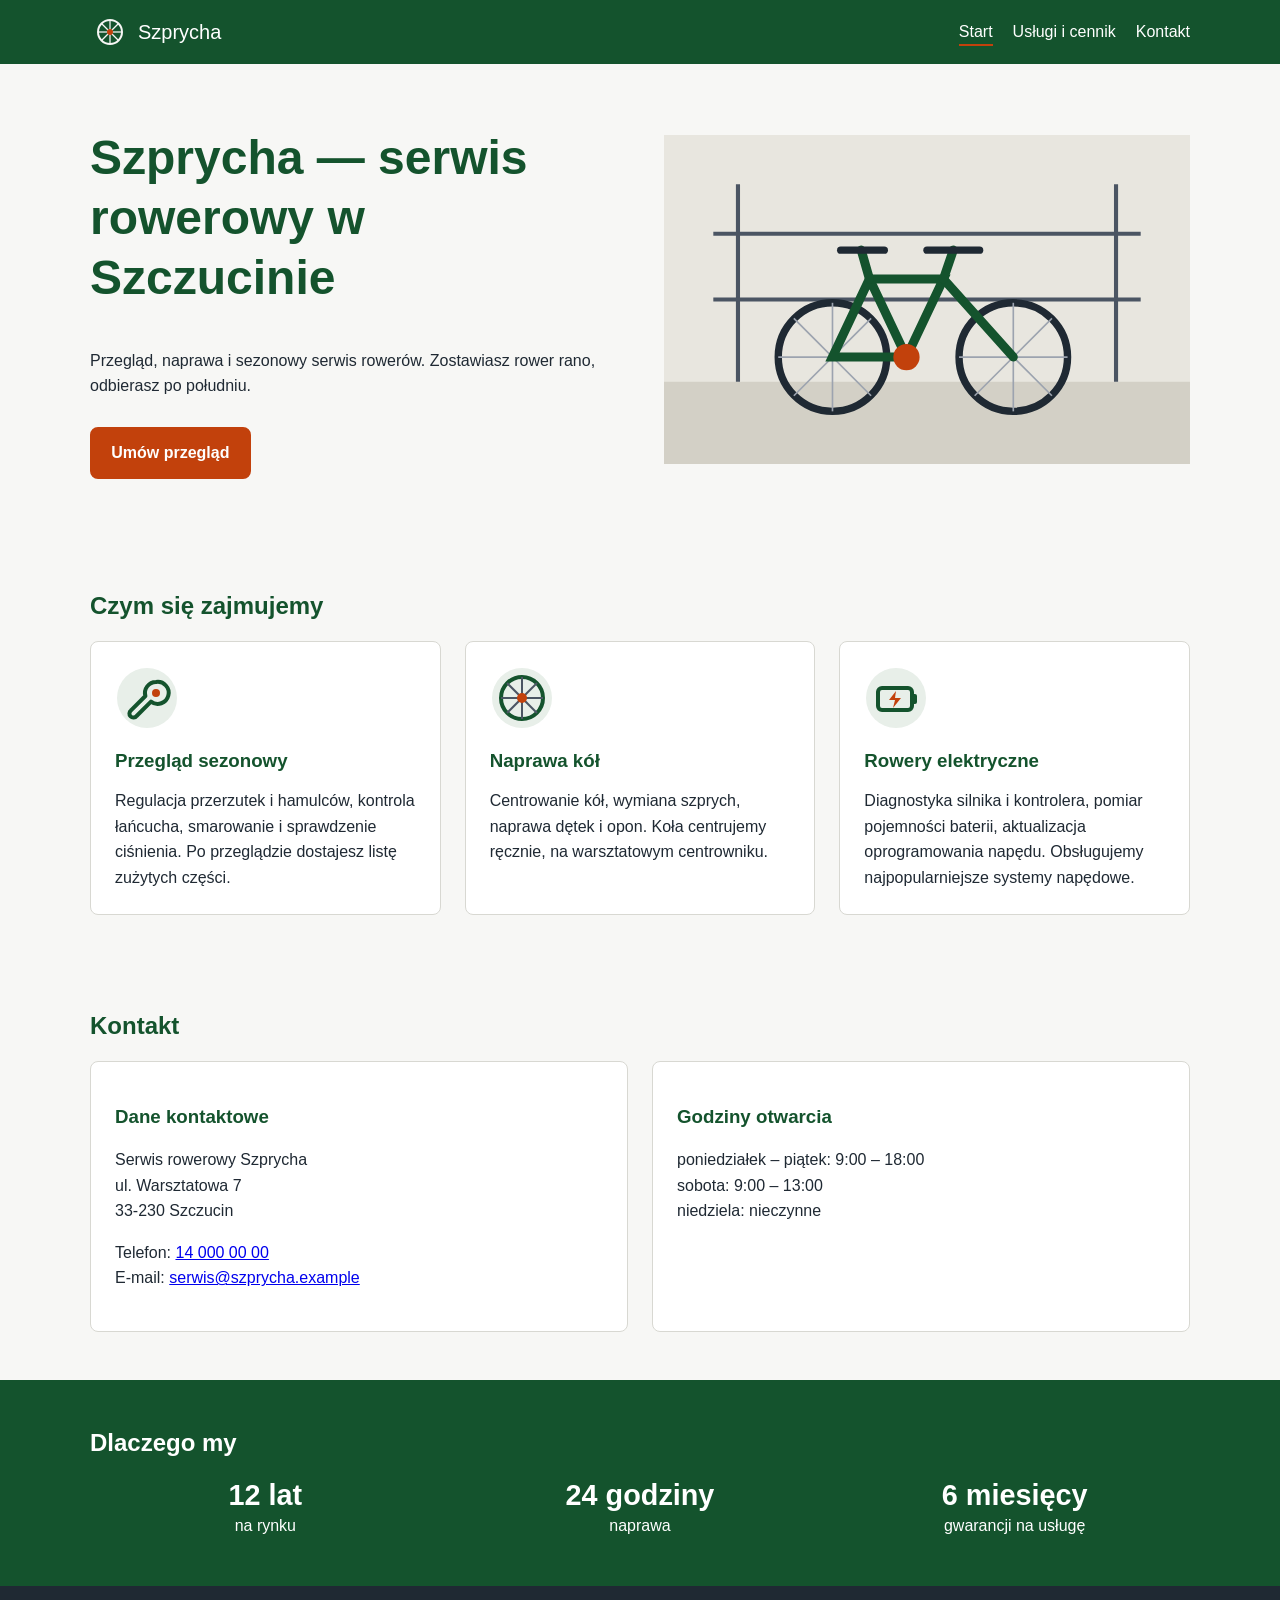
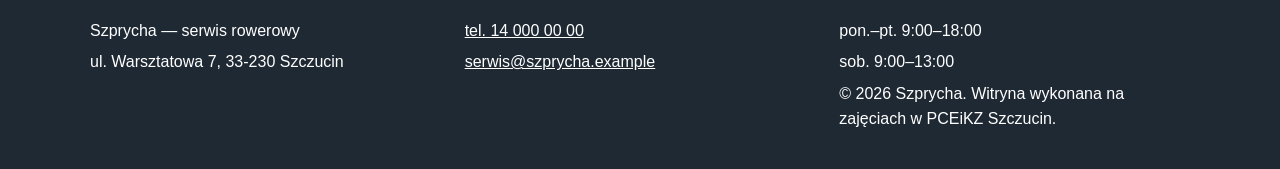
==== index.html @ 05c7728e "Add files via upload" ====
<!DOCTYPE html>
<html lang="pl">
<head>
  <meta charset="UTF-8">
  <meta name="viewport" content="width=device-width, initial-scale=1.0">
  <title>Szprycha — serwis rowerowy w Szczucinie</title>
  <meta name="description" content="Serwis rowerowy Szprycha w Szczucinie: przeglądy, naprawa kół, serwis rowerów elektrycznych.">
  <link rel="stylesheet" href="css/style.css">
  <link rel="icon" href="img/favicon.ico" type="image/x-icon">
</head>
<body>
  <a class="pomin-nawigacje" href="#tresc">Przejdź do treści</a>

  <header class="naglowek">
    <div class="kontener naglowek__pas">
      <a class="logo" href="index.html">
        <img src="img/logo.svg" alt="Szprycha — serwis rowerowy" width="40" height="40">
        <span>Szprycha</span>
      </a>
      <nav aria-label="Menu główne">
        <ul class="menu">
          <li><a class="menu__link menu__link--aktywny" href="index.html" aria-current="page">Start</a></li>
          <li><a class="menu__link" href="uslugi.html">Usługi i cennik</a></li>
          <li><a class="menu__link" href="kontakt.html">Kontakt</a></li>
        </ul>
      </nav>
    </div>
  </header>

  <main id="tresc">
    <section class="hero">
      <div class="kontener hero__pas">
        <div>
          <h1>Szprycha — serwis rowerowy w Szczucinie</h1>
          <p>Przegląd, naprawa i sezonowy serwis rowerów. Zostawiasz rower rano, odbierasz po południu.</p>
          <a class="przycisk" href="#kontakt">Umów przegląd</a>
        </div>
        <div>
          <img src="img/hero.svg" alt="Rower oparty o ścianę warsztatu" width="600" height="400">
        </div>
      </div>
    </section>

    <section class="sekcja">
      <div class="kontener">
        <h2>Czym się zajmujemy</h2>
        <div class="uslugi">
          <article class="karta">
            <img src="img/ikona-przeglad.svg" alt="Ikona klucza" width="64" height="64">
            <h3>Przegląd sezonowy</h3>
            <p>Regulacja przerzutek i hamulców, kontrola łańcucha, smarowanie i sprawdzenie ciśnienia. Po przeglądzie dostajesz listę zużytych części.</p>
          </article>
          <article class="karta">
            <img src="img/ikona-kola.svg" alt="Ikona koła rowerowego" width="64" height="64">
            <h3>Naprawa kół</h3>
            <p>Centrowanie kół, wymiana szprych, naprawa dętek i opon. Koła centrujemy ręcznie, na warsztatowym centrowniku.</p>
          </article>
          <article class="karta">
            <img src="img/ikona-elektryczne.svg" alt="Ikona baterii" width="64" height="64">
            <h3>Rowery elektryczne</h3>
            <p>Diagnostyka silnika i kontrolera, pomiar pojemności baterii, aktualizacja oprogramowania napędu. Obsługujemy najpopularniejsze systemy napędowe.</p>
          </article>
        </div>
      </div>
    </section>

    <section class="sekcja" id="kontakt">
      <div class="kontener">
        <h2>Kontakt</h2>
        <div class="kontakt__siatka">
          <section>
            <h3>Dane kontaktowe</h3>
            <p>Serwis rowerowy Szprycha<br>ul. Warsztatowa 7<br>33-230 Szczucin</p>
            <p>Telefon: <a href="tel:+48140000000">14 000 00 00</a><br>
            E-mail: <a href="mailto:serwis@szprycha.example">serwis@szprycha.example</a></p>
          </section>
          <section>
            <h3>Godziny otwarcia</h3>
            <p>poniedziałek – piątek: 9:00 – 18:00<br>
            sobota: 9:00 – 13:00<br>
            niedziela: nieczynne</p>
          </section>
        </div>
      </div>
    </section>

    <section class="dlaczego">
      <div class="kontener">
        <h2>Dlaczego my</h2>
        <div class="dlaczego__siatka">
          <div><strong>12 lat</strong><span>na rynku</span></div>
          <div><strong>24 godziny</strong><span>naprawa</span></div>
          <div><strong>6 miesięcy</strong><span>gwarancji na usługę</span></div>
        </div>
      </div>
    </section>
  </main>

  <footer class="stopka">
    <div class="kontener stopka__siatka">
      <div>
        <p>Szprycha — serwis rowerowy</p>
        <p>ul. Warsztatowa 7, 33-230 Szczucin</p>
      </div>
      <div>
        <p><a href="tel:+48140000000">tel. 14 000 00 00</a></p>
        <p><a href="mailto:serwis@szprycha.example">serwis@szprycha.example</a></p>
      </div>
      <div>
        <p>pon.–pt. 9:00–18:00</p>
        <p>sob. 9:00–13:00</p>
        <p>© 2026 Szprycha. Witryna wykonana na zajęciach w PCEiKZ Szczucin.</p>
      </div>
    </div>
  </footer>
</body>
</html>
---- css/style.css ----
/* Szprycha — serwis rowerowy | klasa 4TI */
:root {
  --kolor-glowny: #14532d;
  --kolor-akcent: #c2410c;
  --kolor-tlo: #f7f7f5;
  --kolor-tekst: #1f2933;
  --kolor-tekst-pomocniczy: #4b5563;
  --kolor-obramowanie: #d8d8d2;
  --kolor-bialy: #fff;

  --czcionka-naglowki: "Segoe UI Semibold", "Segoe UI", Tahoma, Arial, sans-serif;
  --czcionka-tekst: "Segoe UI", Tahoma, Arial, sans-serif;

  --szerokosc-kontenera: 1100px;
  --odstep: 1.5rem;
  --zaokraglenie: 8px;
}

* { box-sizing: border-box; }

body {
  margin: 0;
  background: var(--kolor-tlo);
  color: var(--kolor-tekst);
  font-family: var(--czcionka-tekst);
  font-size: 1rem;
  line-height: 1.6;
}

h1, h2, h3 {
  font-family: var(--czcionka-naglowki);
  color: var(--kolor-glowny);
  line-height: 1.25;
}

h1 { margin-top: 0; }
h2 { margin-top: 0; }

img { max-width: 100%; height: auto; }

.kontener {
  width: min(100% - 2 * var(--odstep), var(--szerokosc-kontenera));
  margin-inline: auto;
}

a:focus-visible,
button:focus-visible,
input:focus-visible,
select:focus-visible,
textarea:focus-visible {
  outline: 3px solid var(--kolor-akcent);
  outline-offset: 2px;
}

.pomin-nawigacje {
  position: absolute;
  left: -9999px;
}
.pomin-nawigacje:focus {
  position: static;
  display: inline-block;
  padding: 0.5rem 1rem;
  background: var(--kolor-akcent);
  color: var(--kolor-bialy);
}

.naglowek {
  background: var(--kolor-glowny);
  color: var(--kolor-bialy);
}

.naglowek__pas {
  display: flex;
  flex-wrap: wrap;
  align-items: center;
  justify-content: space-between;
  gap: 1rem;
  padding-block: 0.75rem;
}

.logo {
  display: inline-flex;
  align-items: center;
  gap: 0.5rem;
  color: var(--kolor-bialy);
  font-family: var(--czcionka-naglowki);
  font-size: 1.25rem;
  text-decoration: none;
}

.menu {
  display: flex;
  flex-wrap: wrap;
  gap: 0.25rem 1.25rem;
  margin: 0;
  padding: 0;
  list-style: none;
}

.menu__link {
  color: var(--kolor-bialy);
  text-decoration: none;
  padding-block: 0.25rem;
  border-bottom: 2px solid transparent;
}
.menu__link:hover { border-bottom-color: var(--kolor-bialy); }
.menu__link--aktywny { border-bottom-color: var(--kolor-akcent); }

.hero {
  padding-block: 4rem;
}

.hero__pas {
  display: grid;
  grid-template-columns: 1fr 1fr;
  align-items: center;
  gap: 3rem;
}

.hero h1 {
  font-size: clamp(2rem, 5vw, 3rem);
}

.hero__pas > div:last-child {
  text-align: center;
}

.przycisk {
  display: inline-block;
  margin-top: 0.75rem;
  padding: 0.7rem 1.2rem;
  border: 2px solid var(--kolor-akcent);
  border-radius: var(--zaokraglenie);
  background: var(--kolor-akcent);
  color: var(--kolor-bialy);
  font-weight: 700;
  text-decoration: none;
  cursor: pointer;
}

.przycisk:hover {
  text-decoration: underline;
}

.sekcja {
  padding-block: 3rem;
}

.uslugi {
  display: grid;
  grid-template-columns: repeat(3, 1fr);
  gap: var(--odstep);
}

.uslugi-dodatkowe__siatka {
  display: grid;
  grid-template-columns: repeat(4, 1fr);
  gap: var(--odstep);
}

.karta {
  padding: 1.5rem;
  background: var(--kolor-bialy);
  border: 1px solid var(--kolor-obramowanie);
  border-radius: var(--zaokraglenie);
}

.karta img {
  display: block;
  width: 64px;
  height: 64px;
  margin-bottom: 1rem;
}

.karta h3 {
  margin-bottom: 0.5rem;
}

.karta p {
  margin-bottom: 0;
}

.dlaczego {
  padding-block: 3rem;
  background: var(--kolor-glowny);
  color: var(--kolor-bialy);
}

.dlaczego h2 {
  color: var(--kolor-bialy);
}

.dlaczego__siatka {
  display: grid;
  grid-template-columns: repeat(3, 1fr);
  gap: var(--odstep);
  text-align: center;
}

.dlaczego__siatka div {
  display: flex;
  flex-direction: column;
}

.dlaczego strong {
  font-size: 1.8rem;
  line-height: 1.2;
}

.cennik {
  overflow-x: auto;
}

.cennik table {
  width: 100%;
  border-collapse: collapse;
  background: var(--kolor-bialy);
}

.cennik caption {
  margin-bottom: 0.75rem;
  color: var(--kolor-tekst-pomocniczy);
  font-weight: 700;
  text-align: left;
}

.cennik th,
.cennik td {
  padding: 0.75rem;
  border: 1px solid var(--kolor-obramowanie);
  text-align: left;
}

.cennik th {
  background: var(--kolor-glowny);
  color: var(--kolor-bialy);
}

.cennik tbody tr:nth-child(even) {
  background: var(--kolor-tlo);
}

.cennik th:last-child,
.cennik td:last-child {
  text-align: right;
  white-space: nowrap;
}

.kroki {
  padding-left: 1.5rem;
}

.kroki li + li {
  margin-top: 0.75rem;
}

.kontakt__siatka {
  display: grid;
  grid-template-columns: repeat(2, 1fr);
  gap: var(--odstep);
}

.kontakt__siatka > section {
  padding: 1.5rem;
  background: var(--kolor-bialy);
  border: 1px solid var(--kolor-obramowanie);
  border-radius: var(--zaokraglenie);
}

.formularz {
  max-width: 800px;
}

.formularz form {
  display: grid;
  gap: 1rem;
}

.pole {
  display: grid;
  gap: 0.35rem;
}

.pole label {
  font-weight: 700;
}

.pole input,
.pole select,
.pole textarea {
  width: 100%;
  padding: 0.65rem;
  border: 1px solid var(--kolor-obramowanie);
  border-radius: var(--zaokraglenie);
  background: var(--kolor-bialy);
  color: var(--kolor-tekst);
  font: inherit;
}

.pole textarea {
  resize: vertical;
}

.formularz .przycisk {
  justify-self: start;
  font: inherit;
}

.stopka {
  padding-block: 2rem;
  background: var(--kolor-tekst);
  color: var(--kolor-bialy);
}

.stopka__siatka {
  display: grid;
  grid-template-columns: repeat(3, 1fr);
  gap: var(--odstep);
}

.stopka p {
  margin: 0 0 0.35rem;
}

.stopka a {
  color: var(--kolor-bialy);
}

@media (max-width: 720px) {
  :root {
    --odstep: 1rem;
  }

  .hero {
    padding-block: 2rem;
  }

  .hero__pas,
  .uslugi,
  .uslugi-dodatkowe__siatka,
  .dlaczego__siatka,
  .kontakt__siatka,
  .stopka__siatka {
    grid-template-columns: 1fr;
  }

  .hero__pas {
    gap: 2rem;
  }

  .sekcja,
  .dlaczego {
    padding-block: 2rem;
  }

  .naglowek__pas {
    align-items: flex-start;
  }

  .cennik th,
  .cennik td {
    padding: 0.5rem;
  }
}
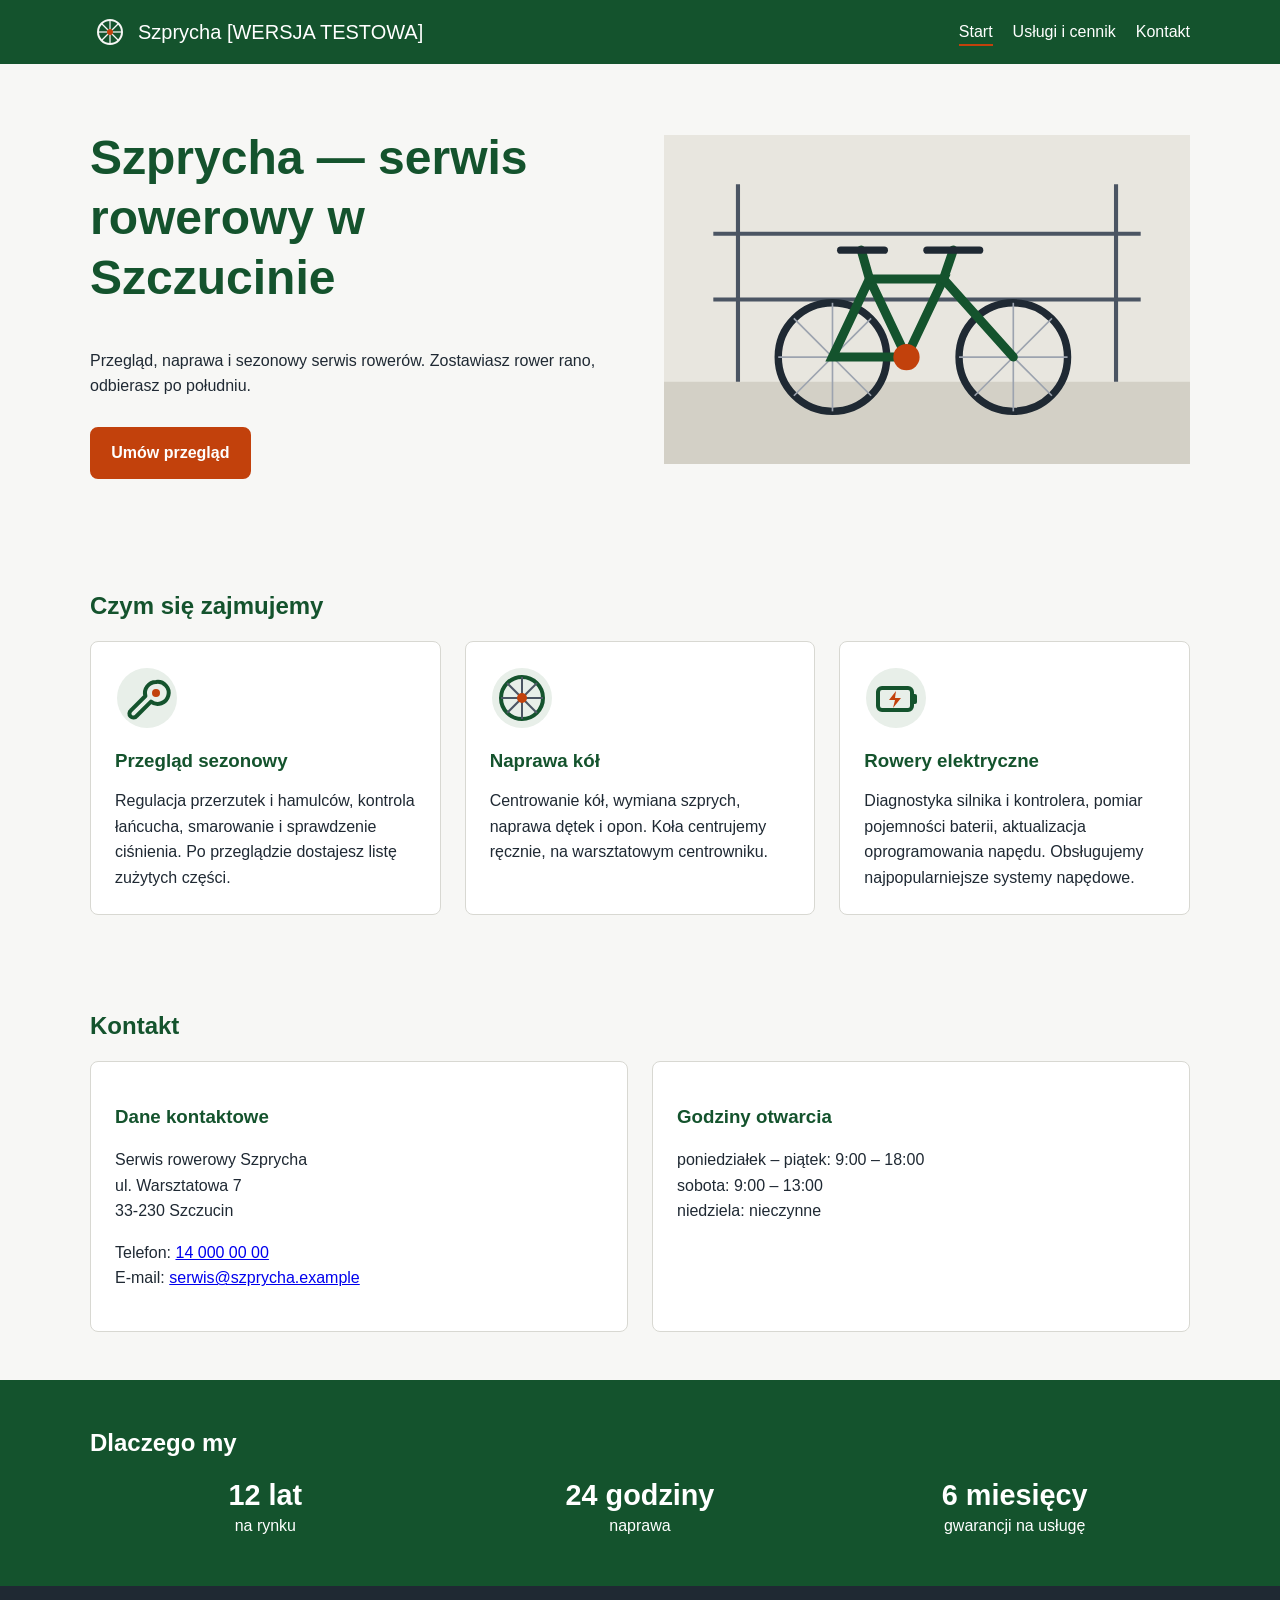
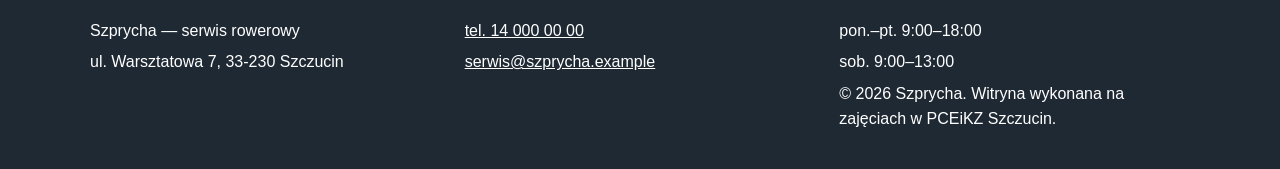
==== commit 18de6676: "Testowanie Zmiany testowe" ====
--- a/index.html
+++ b/index.html
@@ -3,7 +3,7 @@
 <head>
   <meta charset="UTF-8">
   <meta name="viewport" content="width=device-width, initial-scale=1.0">
-  <title>Szprycha — serwis rowerowy w Szczucinie</title>
+  <title>Szprycha — serwis rowerowy w Szczucinie [WERSJA TESTOWA]</title>
   <meta name="description" content="Serwis rowerowy Szprycha w Szczucinie: przeglądy, naprawa kół, serwis rowerów elektrycznych.">
   <link rel="stylesheet" href="css/style.css">
   <link rel="icon" href="img/favicon.ico" type="image/x-icon">
@@ -15,7 +15,7 @@
     <div class="kontener naglowek__pas">
       <a class="logo" href="index.html">
         <img src="img/logo.svg" alt="Szprycha — serwis rowerowy" width="40" height="40">
-        <span>Szprycha</span>
+        <span>Szprycha [WERSJA TESTOWA]</span>
       </a>
       <nav aria-label="Menu główne">
         <ul class="menu">
